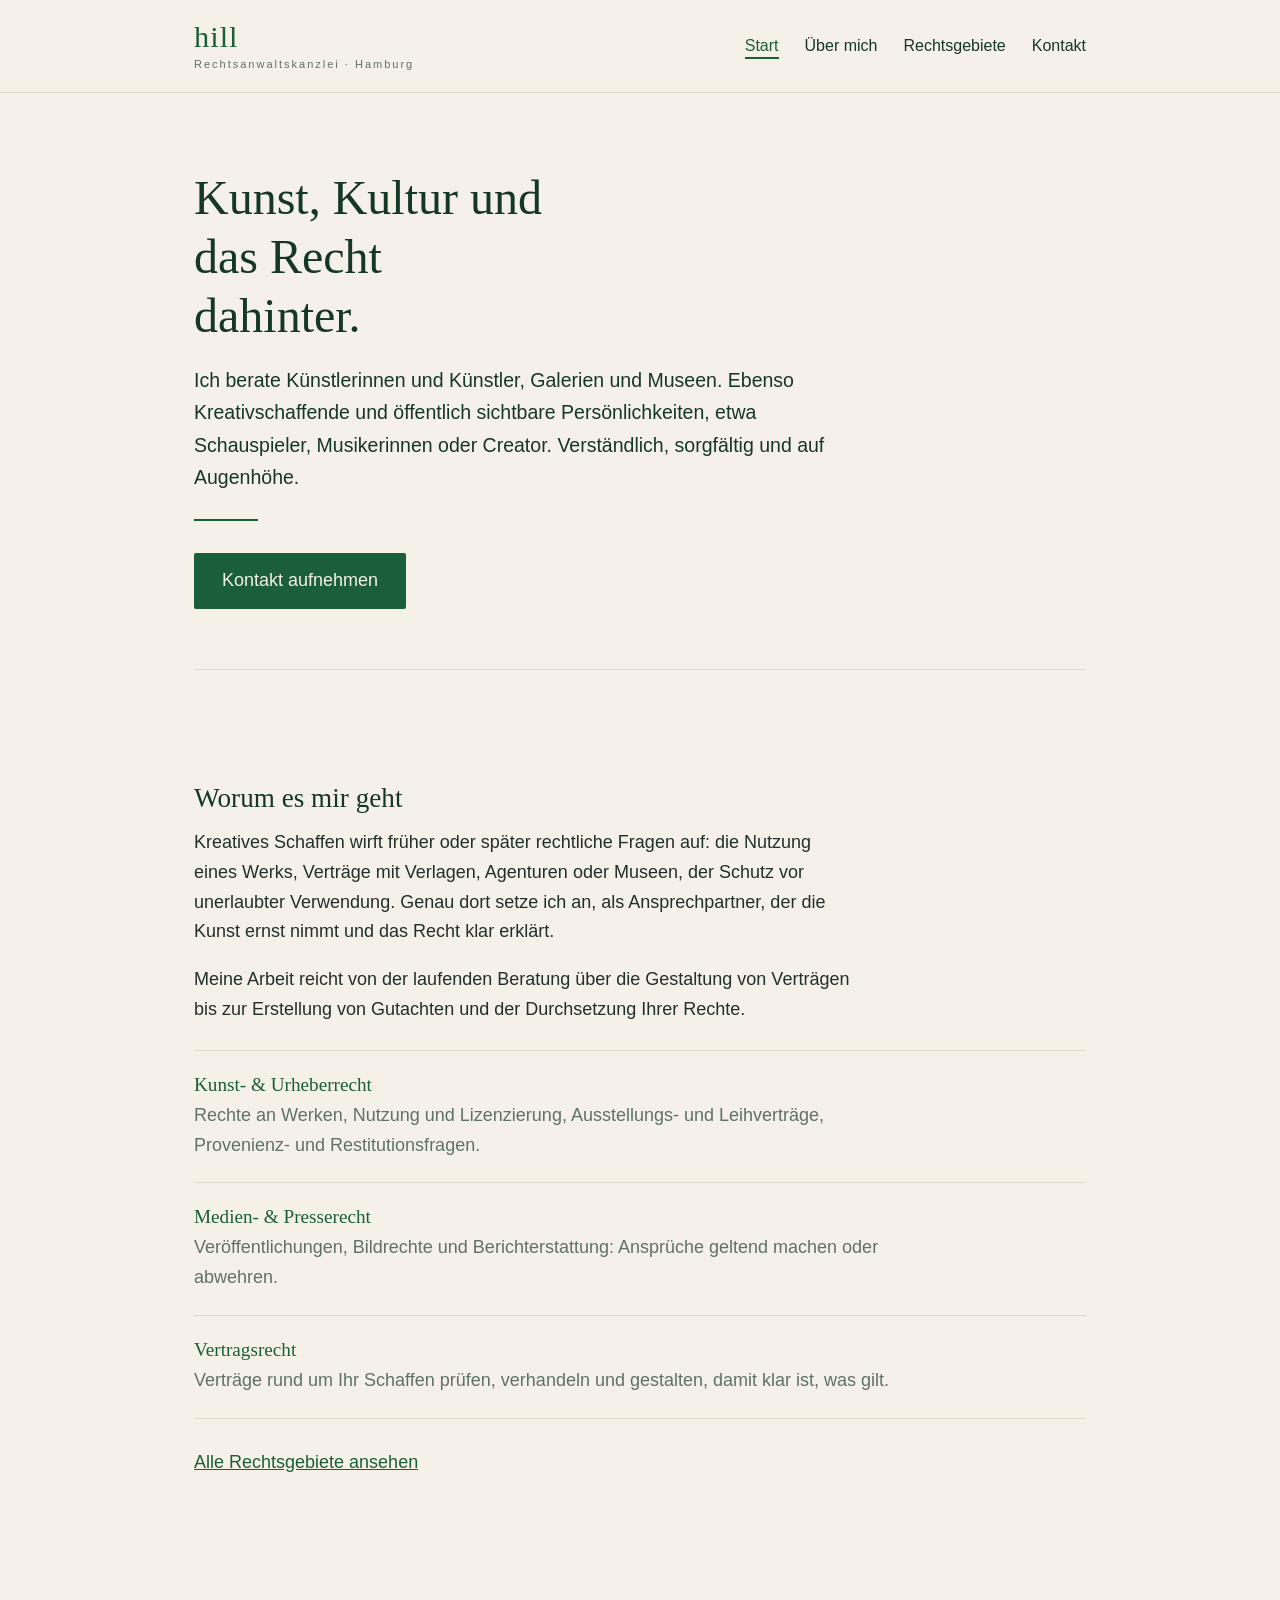
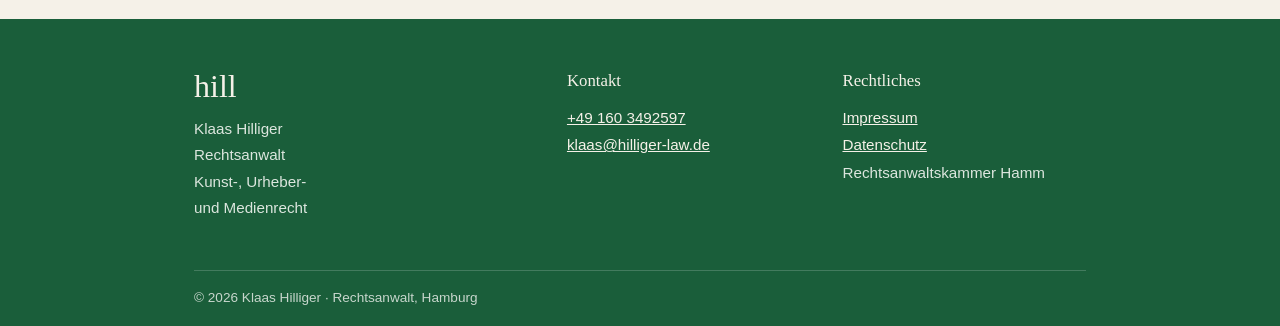
==== index.html @ f9287c40 "Add files via upload" ====
<!doctype html><html lang="de"><head><meta charset="utf-8"><meta name="viewport" content="width=device-width,initial-scale=1">
<title>Rechtsanwalt für Kunst- und Urheberrecht – Klaas Hilliger</title>
<meta name="description" content="Klaas Hilliger, Rechtsanwalt in Hamburg. Kunstrecht, Urheberrecht, Medienrecht und Vertragsrecht für Künstler, Museen und Kreative.">
<link rel="stylesheet" href="style.css"></head><body>
<header class="site"><div class="wrap"><a class="brand" href="index.html">hill<span class="brandsub">Rechtsanwaltskanzlei · Hamburg</span></a><nav>
<a href="index.html" class="active">Start</a><a href="ueber-mich.html">Über mich</a><a href="rechtsgebiete.html">Rechtsgebiete</a><a href="kontakt.html">Kontakt</a></nav></div></header>
<main><div class="wrap"><section class="hero">
<h1>Kunst, Kultur und das Recht dahinter.</h1>
<p class="lead">Ich berate Künstlerinnen und Künstler, Galerien und Museen. Ebenso Kreativschaffende und öffentlich sichtbare Persönlichkeiten, etwa Schauspieler, Musikerinnen oder Creator. Verständlich, sorgfältig und auf Augenhöhe.</p>
<hr class="rule"><a class="btn" href="kontakt.html">Kontakt aufnehmen</a></section>
<section class="pad pad-t"><h2>Worum es mir geht</h2>
<p>Kreatives Schaffen wirft früher oder später rechtliche Fragen auf: die Nutzung eines Werks, Verträge mit Verlagen, Agenturen oder Museen, der Schutz vor unerlaubter Verwendung. Genau dort setze ich an, als Ansprechpartner, der die Kunst ernst nimmt und das Recht klar erklärt.</p>
<p>Meine Arbeit reicht von der laufenden Beratung über die Gestaltung von Verträgen bis zur Erstellung von Gutachten und der Durchsetzung Ihrer Rechte.</p>
<ul class="areas">
<li><h3>Kunst- &amp; Urheberrecht</h3><p>Rechte an Werken, Nutzung und Lizenzierung, Ausstellungs- und Leihverträge, Provenienz- und Restitutionsfragen.</p></li>
<li><h3>Medien- &amp; Presserecht</h3><p>Veröffentlichungen, Bildrechte und Berichterstattung: Ansprüche geltend machen oder abwehren.</p></li>
<li><h3>Vertragsrecht</h3><p>Verträge rund um Ihr Schaffen prüfen, verhandeln und gestalten, damit klar ist, was gilt.</p></li></ul>
<p style="margin-top:1.6em"><a href="rechtsgebiete.html">Alle Rechtsgebiete ansehen</a></p></section></div></main>
<footer class="site"><div class="wrap"><div class="cols">
<div><div class="fbrand serif">hill</div><p>Klaas Hilliger<br>Rechtsanwalt</p><p>Kunst-, Urheber-<br>und Medienrecht</p></div>
<div><h4>Kontakt</h4><ul><li><a href="tel:+491603492597">+49 160 3492597</a></li><li><a href="mailto:klaas@hilliger-law.de">klaas@hilliger-law.de</a></li></ul></div>
<div><h4>Rechtliches</h4><ul><li><a href="impressum.html">Impressum</a></li><li><a href="datenschutz.html">Datenschutz</a></li><li>Rechtsanwaltskammer Hamm</li></ul></div>
</div><div class="legal">© 2026 Klaas Hilliger · Rechtsanwalt, Hamburg</div></div></footer></body></html>
---- style.css ----
:root{--ivory:#F5F1E8;--paper:#FBF9F3;--green:#1A5E3A;--ink:#143726;--muted:#5E7266;--line:#DDD8C9}
*{box-sizing:border-box}html{scroll-behavior:smooth}
body{margin:0;background:var(--ivory);color:#20302a;font-family:-apple-system,"Segoe UI",Roboto,Helvetica,Arial,sans-serif;font-size:18px;line-height:1.65;-webkit-font-smoothing:antialiased}
.wrap{max-width:940px;margin:0 auto;padding:0 24px}
a{color:var(--green)}a:hover{text-decoration:underline}
h1,h2,h3,.serif{font-family:Georgia,"Times New Roman",serif;color:var(--ink);font-weight:400;line-height:1.22}
h1{font-size:2.6rem;margin:0 0 .4em}h2{font-size:1.7rem;margin:2.2em 0 .5em}h3{font-size:1.2rem;margin:1.5em 0 .3em}
p{margin:0 0 1em;max-width:66ch}.lead{font-size:1.22rem;color:var(--ink);max-width:60ch}
header.site{border-bottom:1px solid var(--line)}
header.site .wrap{display:flex;align-items:center;justify-content:space-between;padding:22px 24px}
.brand{font-family:Georgia,serif;font-size:1.9rem;color:var(--green);letter-spacing:1px;text-decoration:none}
nav a{color:var(--ink);margin-left:26px;font-size:1rem;text-decoration:none}
nav a.active{color:var(--green);border-bottom:2px solid var(--green);padding-bottom:3px}
.hero{padding:76px 0 60px}.hero h1{font-size:3rem;max-width:15ch}
.rule{width:64px;height:2px;background:var(--green);border:0;margin:26px 0}
.btn{display:inline-block;background:var(--green);color:var(--ivory);padding:13px 28px;border-radius:2px;margin-top:6px;text-decoration:none}
.btn:hover{background:var(--ink);text-decoration:none}
.pad{padding:52px 0}.pad-t{border-top:1px solid var(--line)}
.grid2{display:grid;grid-template-columns:340px 1fr;gap:52px;align-items:start}
.areas{margin:1.4em 0 0;padding:0;list-style:none}
.areas li{padding:22px 0;border-top:1px solid var(--line)}.areas li:last-child{border-bottom:1px solid var(--line)}
.areas h3{margin:0 0 .25em;color:var(--green)}.areas p{margin:0;color:var(--muted);max-width:70ch}
.portrait-wrap{position:relative;padding:14px 0 0 14px}
.portrait{width:100%;border-radius:3px;border:1px solid var(--line);display:block}
.portrait-wrap::before{content:"";position:absolute;left:0;top:0;width:96px;height:96px;border-left:2px solid var(--green);border-top:2px solid var(--green)}
footer.site{margin-top:72px;background:var(--green);color:var(--ivory)}
footer.site a{color:var(--ivory)}
footer.site .cols{display:grid;grid-template-columns:1.4fr 1fr 1fr;gap:32px;padding:48px 0}
footer.site h4{font-family:Georgia,serif;font-weight:400;font-size:1.05rem;margin:0 0 .6em}
footer.site .fbrand{font-size:2rem;margin-bottom:.3em}
footer.site p,footer.site li{color:#DCE6DE;font-size:.95rem;line-height:1.7;margin:.1em 0}
footer.site ul{list-style:none;padding:0;margin:0}
.legal{border-top:1px solid rgba(255,255,255,.18);padding:16px 0;font-size:.85rem;color:#C7D6CC}
form.k{max-width:580px}
label{display:block;font-size:.95rem;color:var(--ink);margin:16px 0 6px}
input,textarea{width:100%;padding:12px;border:1px solid var(--line);border-radius:3px;background:var(--paper);font:inherit;font-size:1rem}
input:focus,textarea:focus{outline:2px solid var(--green);border-color:var(--green)}
textarea{min-height:150px;resize:vertical}
.note{font-size:.9rem;color:var(--muted)}
.contactblock{margin:1em 0 1.6em}.contactblock a{font-size:1.15rem}
.small{font-size:.92rem;color:var(--muted);max-width:80ch}
.legaldoc h2{font-size:1.35rem}.legaldoc p,.legaldoc li{max-width:80ch;font-size:1rem}
:focus-visible{outline:2px solid var(--green);outline-offset:2px}
@media(max-width:760px){body{font-size:17px}.hero h1{font-size:2.2rem}h1{font-size:1.9rem}
 header.site .wrap{flex-direction:column;align-items:flex-start;gap:12px}
 nav a{margin:0 18px 0 0}.grid2{grid-template-columns:1fr;gap:28px}.portrait-wrap{max-width:320px}
 footer.site .cols{grid-template-columns:1fr;gap:24px}}
@media(prefers-reduced-motion:reduce){html{scroll-behavior:auto}}
footer.site .fbrand{color:var(--ivory)}
.brand{display:inline-block;line-height:1.05}
.brandsub{display:block;font-family:-apple-system,"Segoe UI",Roboto,Helvetica,Arial,sans-serif;font-size:11px;letter-spacing:2px;color:var(--muted);margin-top:5px}
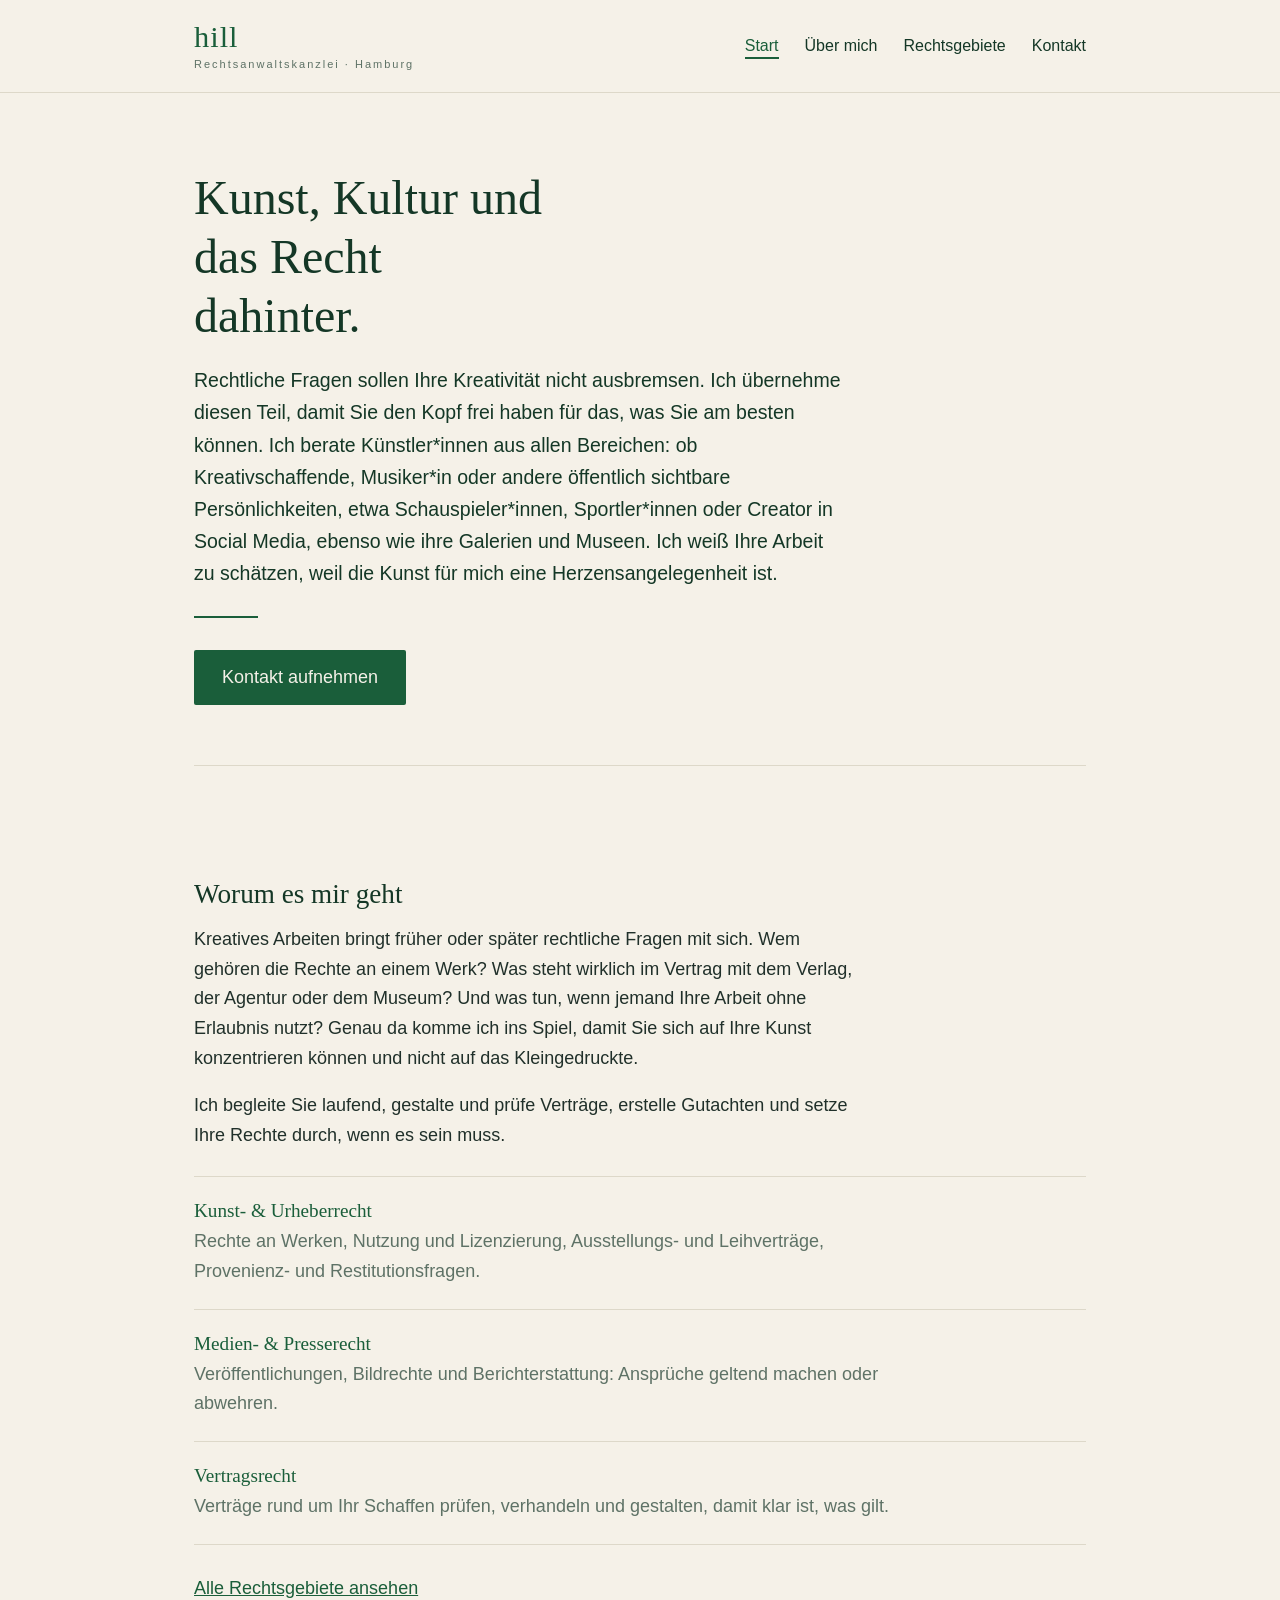
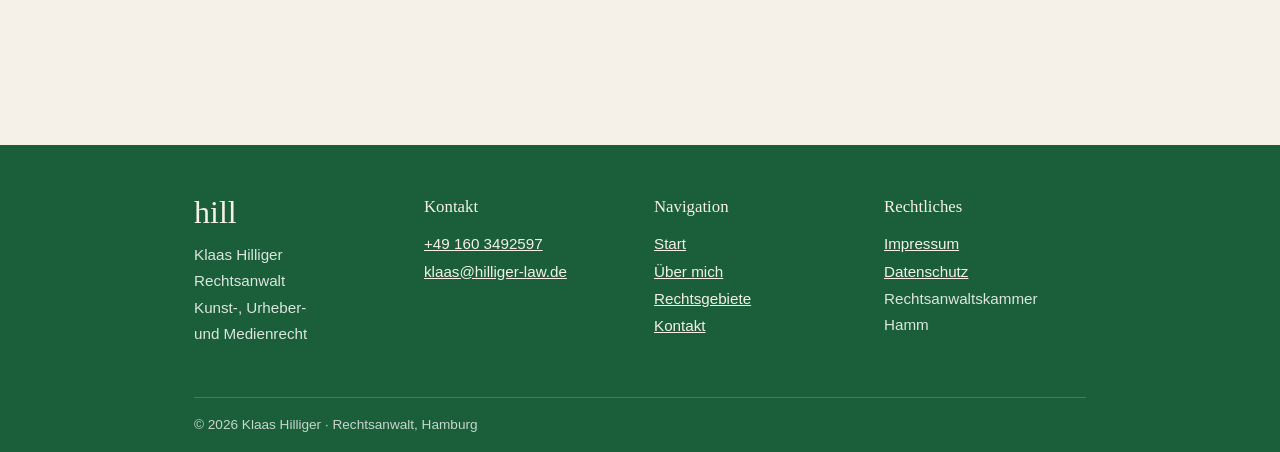
==== commit 2f7b0fd8: "Add files via upload" ====
--- a/index.html
+++ b/index.html
@@ -1,16 +1,16 @@
 <!doctype html><html lang="de"><head><meta charset="utf-8"><meta name="viewport" content="width=device-width,initial-scale=1">
 <title>Rechtsanwalt für Kunst- und Urheberrecht – Klaas Hilliger</title>
-<meta name="description" content="Klaas Hilliger, Rechtsanwalt in Hamburg. Kunstrecht, Urheberrecht, Medienrecht und Vertragsrecht für Künstler, Museen und Kreative.">
+<meta name="description" content="Klaas Hilliger, Rechtsanwalt in Hamburg. Kunst-, Urheber-, Medien- und Vertragsrecht für Künstler*innen, Musiker*innen, Museen und Kreative.">
 <link rel="stylesheet" href="style.css"></head><body>
 <header class="site"><div class="wrap"><a class="brand" href="index.html">hill<span class="brandsub">Rechtsanwaltskanzlei · Hamburg</span></a><nav>
 <a href="index.html" class="active">Start</a><a href="ueber-mich.html">Über mich</a><a href="rechtsgebiete.html">Rechtsgebiete</a><a href="kontakt.html">Kontakt</a></nav></div></header>
 <main><div class="wrap"><section class="hero">
 <h1>Kunst, Kultur und das Recht dahinter.</h1>
-<p class="lead">Ich berate Künstlerinnen und Künstler, Galerien und Museen. Ebenso Kreativschaffende und öffentlich sichtbare Persönlichkeiten, etwa Schauspieler, Musikerinnen oder Creator. Verständlich, sorgfältig und auf Augenhöhe.</p>
+<p class="lead">Rechtliche Fragen sollen Ihre Kreativität nicht ausbremsen. Ich übernehme diesen Teil, damit Sie den Kopf frei haben für das, was Sie am besten können. Ich berate Künstler*innen aus allen Bereichen: ob Kreativschaffende, Musiker*in oder andere öffentlich sichtbare Persönlichkeiten, etwa Schauspieler*innen, Sportler*innen oder Creator in Social Media, ebenso wie ihre Galerien und Museen. Ich weiß Ihre Arbeit zu schätzen, weil die Kunst für mich eine Herzensangelegenheit ist.</p>
 <hr class="rule"><a class="btn" href="kontakt.html">Kontakt aufnehmen</a></section>
 <section class="pad pad-t"><h2>Worum es mir geht</h2>
-<p>Kreatives Schaffen wirft früher oder später rechtliche Fragen auf: die Nutzung eines Werks, Verträge mit Verlagen, Agenturen oder Museen, der Schutz vor unerlaubter Verwendung. Genau dort setze ich an, als Ansprechpartner, der die Kunst ernst nimmt und das Recht klar erklärt.</p>
-<p>Meine Arbeit reicht von der laufenden Beratung über die Gestaltung von Verträgen bis zur Erstellung von Gutachten und der Durchsetzung Ihrer Rechte.</p>
+<p>Kreatives Arbeiten bringt früher oder später rechtliche Fragen mit sich. Wem gehören die Rechte an einem Werk? Was steht wirklich im Vertrag mit dem Verlag, der Agentur oder dem Museum? Und was tun, wenn jemand Ihre Arbeit ohne Erlaubnis nutzt? Genau da komme ich ins Spiel, damit Sie sich auf Ihre Kunst konzentrieren können und nicht auf das Kleingedruckte.</p>
+<p>Ich begleite Sie laufend, gestalte und prüfe Verträge, erstelle Gutachten und setze Ihre Rechte durch, wenn es sein muss.</p>
 <ul class="areas">
 <li><h3>Kunst- &amp; Urheberrecht</h3><p>Rechte an Werken, Nutzung und Lizenzierung, Ausstellungs- und Leihverträge, Provenienz- und Restitutionsfragen.</p></li>
 <li><h3>Medien- &amp; Presserecht</h3><p>Veröffentlichungen, Bildrechte und Berichterstattung: Ansprüche geltend machen oder abwehren.</p></li>
@@ -19,5 +19,6 @@
 <footer class="site"><div class="wrap"><div class="cols">
 <div><div class="fbrand serif">hill</div><p>Klaas Hilliger<br>Rechtsanwalt</p><p>Kunst-, Urheber-<br>und Medienrecht</p></div>
 <div><h4>Kontakt</h4><ul><li><a href="tel:+491603492597">+49 160 3492597</a></li><li><a href="mailto:klaas@hilliger-law.de">klaas@hilliger-law.de</a></li></ul></div>
+<div><h4>Navigation</h4><ul><li><a href="index.html">Start</a></li><li><a href="ueber-mich.html">Über mich</a></li><li><a href="rechtsgebiete.html">Rechtsgebiete</a></li><li><a href="kontakt.html">Kontakt</a></li></ul></div>
 <div><h4>Rechtliches</h4><ul><li><a href="impressum.html">Impressum</a></li><li><a href="datenschutz.html">Datenschutz</a></li><li>Rechtsanwaltskammer Hamm</li></ul></div>
 </div><div class="legal">© 2026 Klaas Hilliger · Rechtsanwalt, Hamburg</div></div></footer></body></html>
--- a/style.css
+++ b/style.css
@@ -49,3 +49,7 @@
 footer.site .fbrand{color:var(--ivory)}
 .brand{display:inline-block;line-height:1.05}
 .brandsub{display:block;font-family:-apple-system,"Segoe UI",Roboto,Helvetica,Arial,sans-serif;font-size:11px;letter-spacing:2px;color:var(--muted);margin-top:5px}
+footer.site .cols{grid-template-columns:1fr 1fr 1fr 1fr;gap:28px}
+.zitat{margin:1.5em 0;padding:.3em 0 .3em 22px;border-left:3px solid var(--green);color:var(--muted);font-size:.92rem;line-height:1.6;max-width:70ch}
+.zitat cite{display:block;margin-top:.7em;font-style:normal;color:var(--ink);font-size:.9rem}
+@media(max-width:760px){footer.site .cols{grid-template-columns:1fr}}
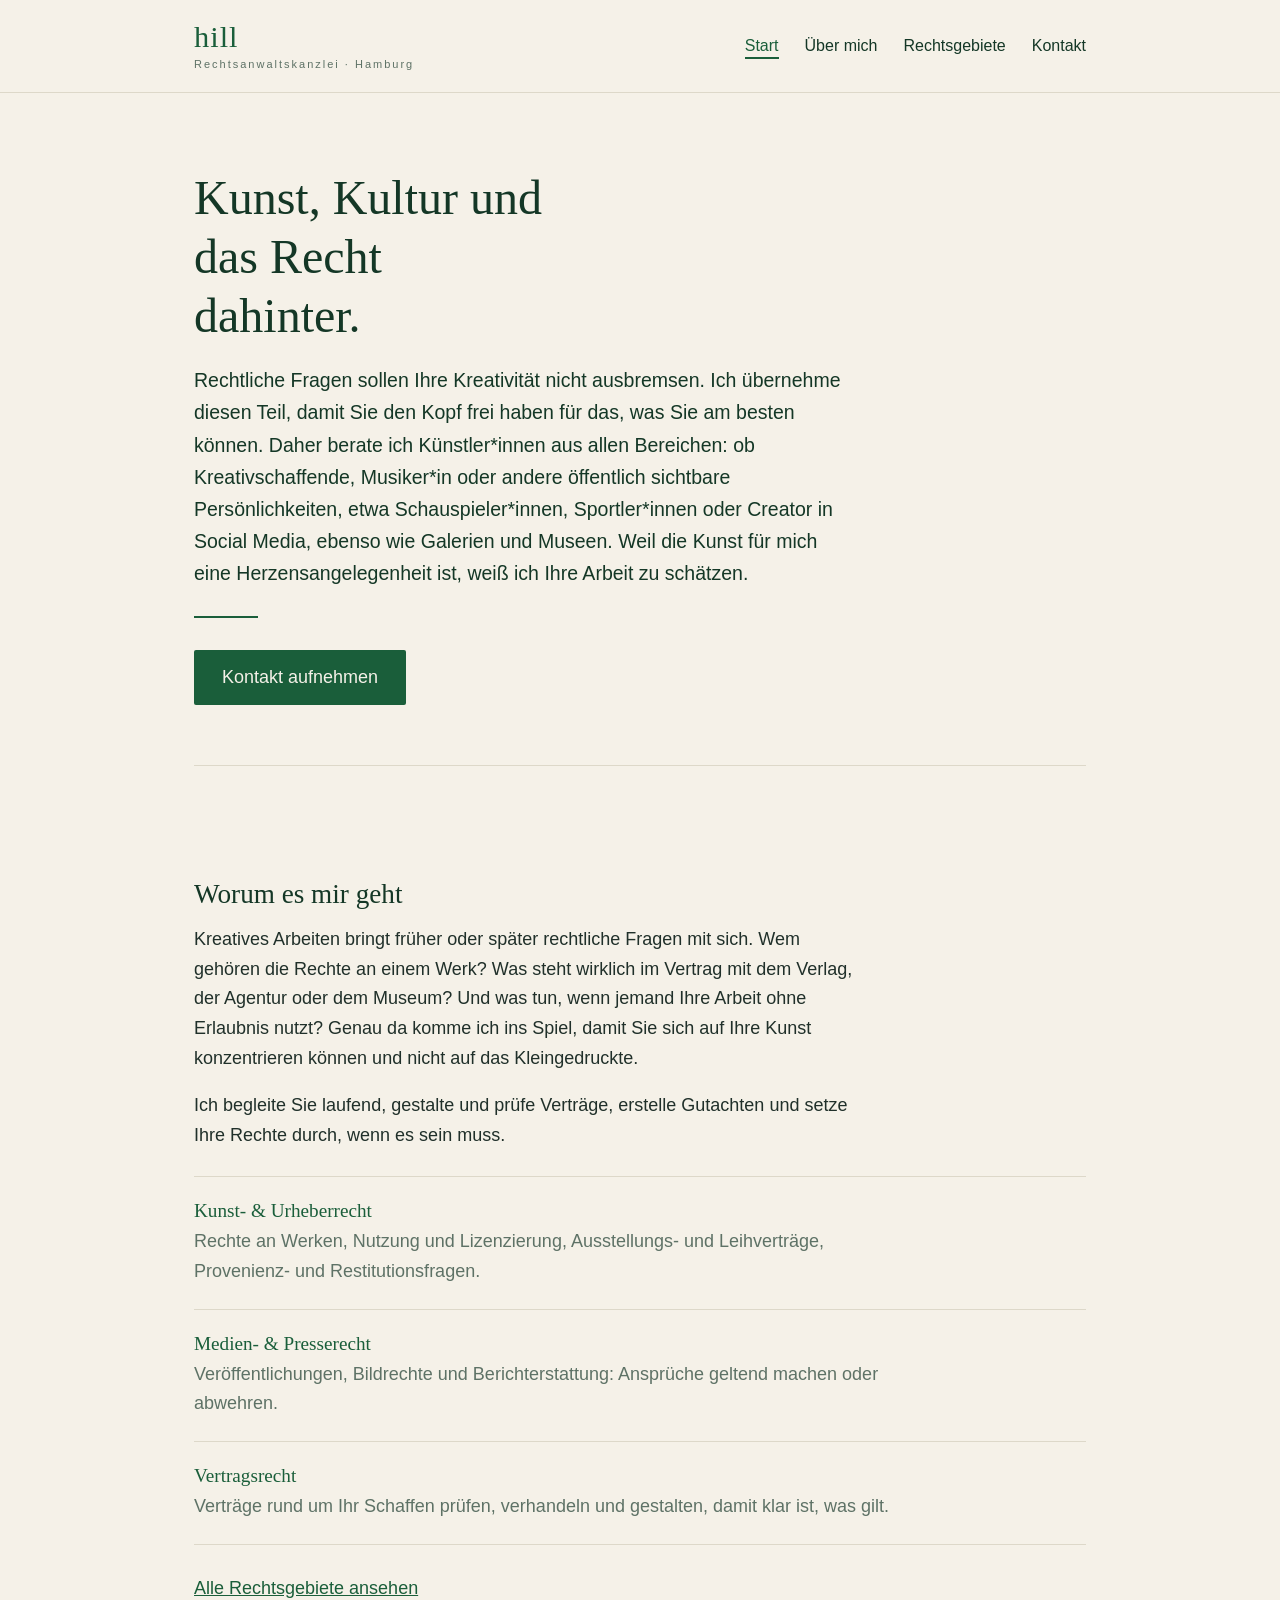
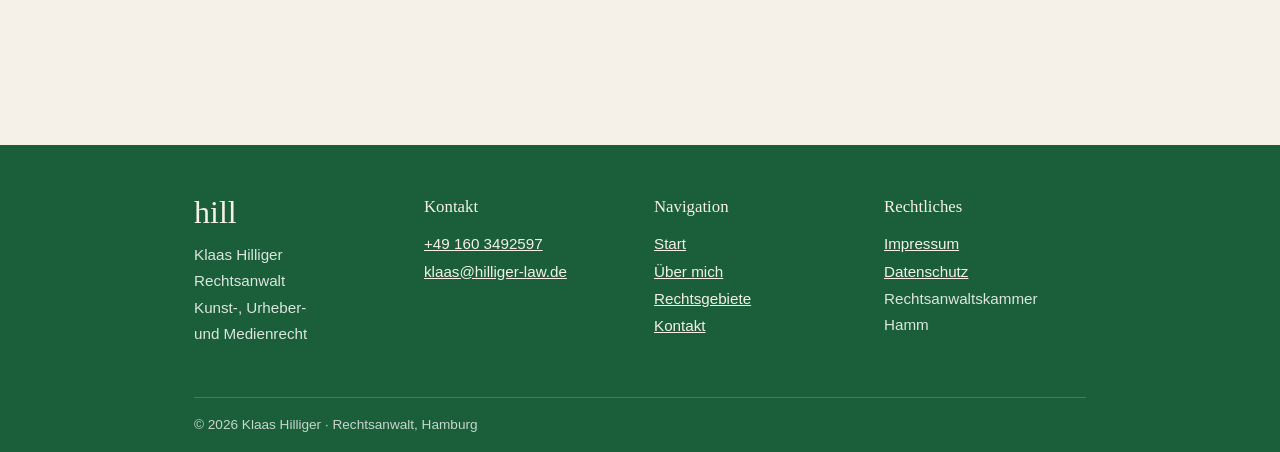
==== commit 4a6adfba: "Add files via upload" ====
--- a/index.html
+++ b/index.html
@@ -6,7 +6,7 @@
 <a href="index.html" class="active">Start</a><a href="ueber-mich.html">Über mich</a><a href="rechtsgebiete.html">Rechtsgebiete</a><a href="kontakt.html">Kontakt</a></nav></div></header>
 <main><div class="wrap"><section class="hero">
 <h1>Kunst, Kultur und das Recht dahinter.</h1>
-<p class="lead">Rechtliche Fragen sollen Ihre Kreativität nicht ausbremsen. Ich übernehme diesen Teil, damit Sie den Kopf frei haben für das, was Sie am besten können. Ich berate Künstler*innen aus allen Bereichen: ob Kreativschaffende, Musiker*in oder andere öffentlich sichtbare Persönlichkeiten, etwa Schauspieler*innen, Sportler*innen oder Creator in Social Media, ebenso wie ihre Galerien und Museen. Ich weiß Ihre Arbeit zu schätzen, weil die Kunst für mich eine Herzensangelegenheit ist.</p>
+<p class="lead">Rechtliche Fragen sollen Ihre Kreativität nicht ausbremsen. Ich übernehme diesen Teil, damit Sie den Kopf frei haben für das, was Sie am besten können. Daher berate ich Künstler*innen aus allen Bereichen: ob Kreativschaffende, Musiker*in oder andere öffentlich sichtbare Persönlichkeiten, etwa Schauspieler*innen, Sportler*innen oder Creator in Social Media, ebenso wie Galerien und Museen. Weil die Kunst für mich eine Herzensangelegenheit ist, weiß ich Ihre Arbeit zu schätzen.</p>
 <hr class="rule"><a class="btn" href="kontakt.html">Kontakt aufnehmen</a></section>
 <section class="pad pad-t"><h2>Worum es mir geht</h2>
 <p>Kreatives Arbeiten bringt früher oder später rechtliche Fragen mit sich. Wem gehören die Rechte an einem Werk? Was steht wirklich im Vertrag mit dem Verlag, der Agentur oder dem Museum? Und was tun, wenn jemand Ihre Arbeit ohne Erlaubnis nutzt? Genau da komme ich ins Spiel, damit Sie sich auf Ihre Kunst konzentrieren können und nicht auf das Kleingedruckte.</p>
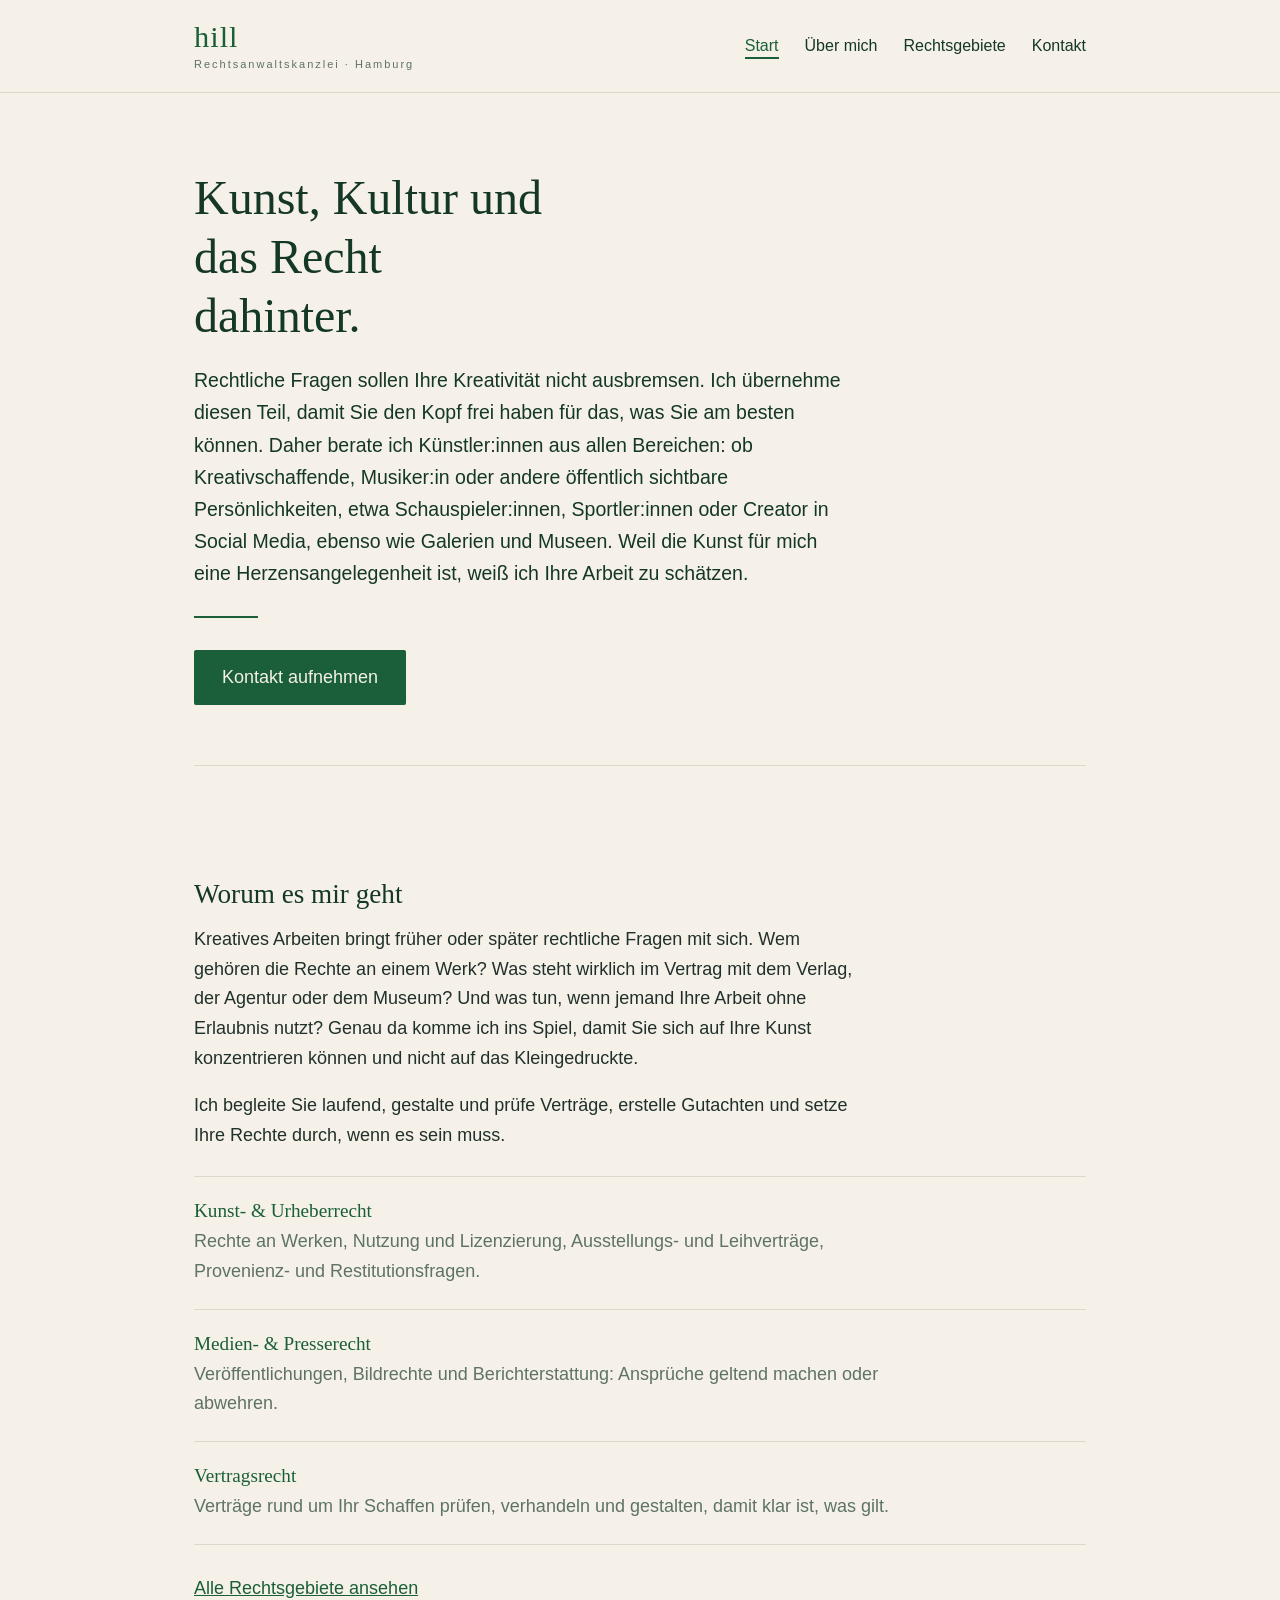
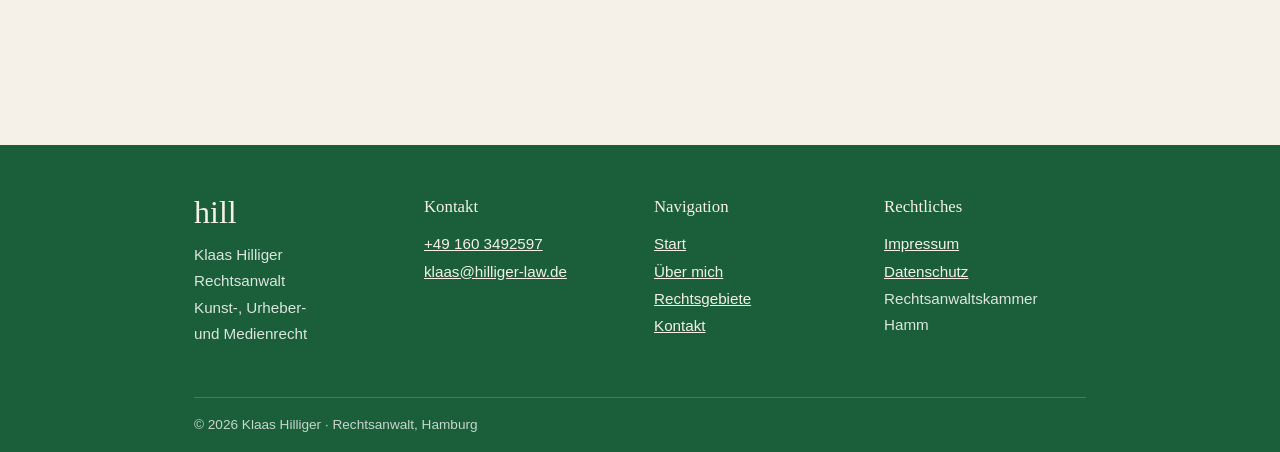
==== commit 44a3b430: "Add files via upload" ====
--- a/index.html
+++ b/index.html
@@ -1,12 +1,12 @@
 <!doctype html><html lang="de"><head><meta charset="utf-8"><meta name="viewport" content="width=device-width,initial-scale=1">
 <title>Rechtsanwalt für Kunst- und Urheberrecht – Klaas Hilliger</title>
-<meta name="description" content="Klaas Hilliger, Rechtsanwalt in Hamburg. Kunst-, Urheber-, Medien- und Vertragsrecht für Künstler*innen, Musiker*innen, Museen und Kreative.">
+<meta name="description" content="Klaas Hilliger, Rechtsanwalt in Hamburg. Kunst-, Urheber-, Medien- und Vertragsrecht für Künstler:innen, Musiker:innen, Museen und Kreative.">
 <link rel="stylesheet" href="style.css"></head><body>
 <header class="site"><div class="wrap"><a class="brand" href="index.html">hill<span class="brandsub">Rechtsanwaltskanzlei · Hamburg</span></a><nav>
 <a href="index.html" class="active">Start</a><a href="ueber-mich.html">Über mich</a><a href="rechtsgebiete.html">Rechtsgebiete</a><a href="kontakt.html">Kontakt</a></nav></div></header>
 <main><div class="wrap"><section class="hero">
 <h1>Kunst, Kultur und das Recht dahinter.</h1>
-<p class="lead">Rechtliche Fragen sollen Ihre Kreativität nicht ausbremsen. Ich übernehme diesen Teil, damit Sie den Kopf frei haben für das, was Sie am besten können. Daher berate ich Künstler*innen aus allen Bereichen: ob Kreativschaffende, Musiker*in oder andere öffentlich sichtbare Persönlichkeiten, etwa Schauspieler*innen, Sportler*innen oder Creator in Social Media, ebenso wie Galerien und Museen. Weil die Kunst für mich eine Herzensangelegenheit ist, weiß ich Ihre Arbeit zu schätzen.</p>
+<p class="lead">Rechtliche Fragen sollen Ihre Kreativität nicht ausbremsen. Ich übernehme diesen Teil, damit Sie den Kopf frei haben für das, was Sie am besten können. Daher berate ich Künstler:innen aus allen Bereichen: ob Kreativschaffende, Musiker:in oder andere öffentlich sichtbare Persönlichkeiten, etwa Schauspieler:innen, Sportler:innen oder Creator in Social Media, ebenso wie Galerien und Museen. Weil die Kunst für mich eine Herzensangelegenheit ist, weiß ich Ihre Arbeit zu schätzen.</p>
 <hr class="rule"><a class="btn" href="kontakt.html">Kontakt aufnehmen</a></section>
 <section class="pad pad-t"><h2>Worum es mir geht</h2>
 <p>Kreatives Arbeiten bringt früher oder später rechtliche Fragen mit sich. Wem gehören die Rechte an einem Werk? Was steht wirklich im Vertrag mit dem Verlag, der Agentur oder dem Museum? Und was tun, wenn jemand Ihre Arbeit ohne Erlaubnis nutzt? Genau da komme ich ins Spiel, damit Sie sich auf Ihre Kunst konzentrieren können und nicht auf das Kleingedruckte.</p>
--- a/style.css
+++ b/style.css
@@ -53,3 +53,4 @@
 .zitat{margin:1.5em 0;padding:.3em 0 .3em 22px;border-left:3px solid var(--green);color:var(--muted);font-size:.92rem;line-height:1.6;max-width:70ch}
 .zitat cite{display:block;margin-top:.7em;font-style:normal;color:var(--ink);font-size:.9rem}
 @media(max-width:760px){footer.site .cols{grid-template-columns:1fr}}
+html{-webkit-text-size-adjust:100%;text-size-adjust:100%}
